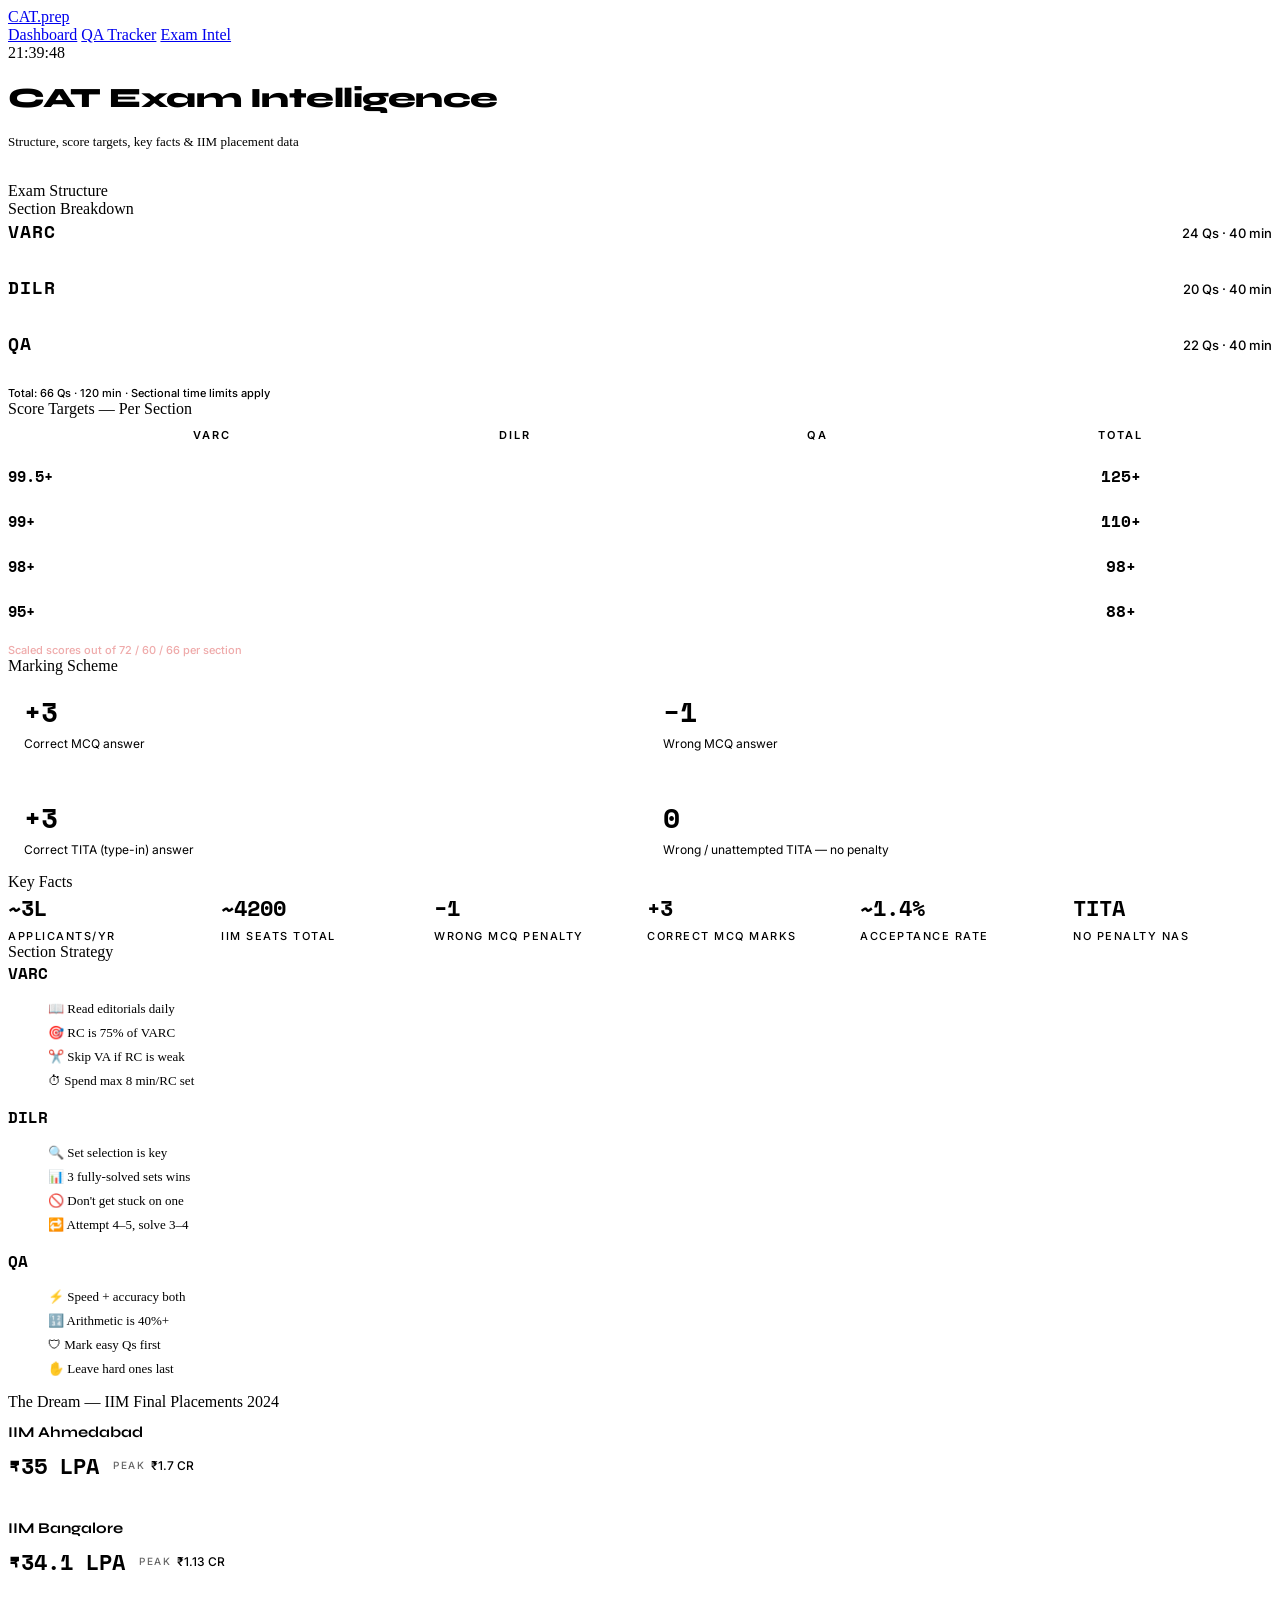
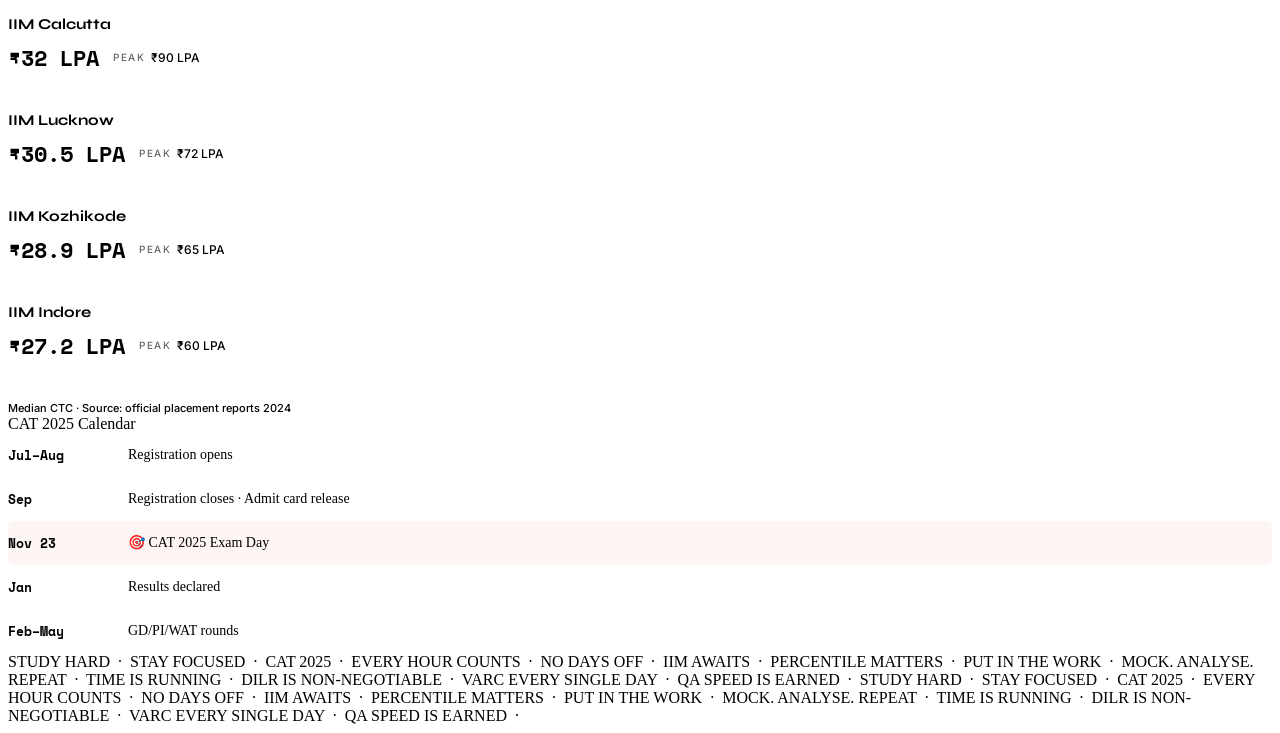
==== intel.html @ 0e5d6f8c "Added Base FIles" ====
<!DOCTYPE html>
<html lang="en">
<head>
  <meta charset="UTF-8">
  <meta name="viewport" content="width=device-width, initial-scale=1">
  <title>CAT Prep — Exam Intelligence</title>
  <link rel="preconnect" href="https://fonts.googleapis.com">
  <link rel="preconnect" href="https://fonts.gstatic.com" crossorigin>
  <link href="https://fonts.googleapis.com/css2?family=Inter:wght@400;500;600&family=Space+Mono:wght@400;700&family=Syne:wght@700;800&display=swap" rel="stylesheet">
  <link rel="stylesheet" href="css/style.css">
  <style>
    .page-header { margin-bottom:32px; }
    .page-header h1 { font-family:"Syne",sans-serif; font-size:28px; font-weight:800; letter-spacing:-0.5px; }
    .page-header h1 span { color:var(--red); }
    .page-header p { font-size:13px; color:var(--text3); margin-top:4px; }
    .cat-section-row { margin-bottom:18px; }
    .cat-section-row:last-of-type { margin-bottom:6px; }
    .cat-section-info { display:flex; justify-content:space-between; align-items:baseline; margin-bottom:6px; }
    .cat-section-name { font-family:"Space Mono",monospace; font-size:18px; font-weight:700; letter-spacing:1px; }
    .varc-n { color:var(--red); }
    .dilr-n { color:var(--amber); }
    .qa-n   { color:var(--teal); }
    .cat-section-qs { font-family:"Inter",sans-serif; font-size:13px; font-weight:500; color:var(--text3); }
    .cat-section-bar-wrap { height:6px; background:rgba(255,255,255,0.07); border-radius:3px; overflow:hidden; }
    .cat-section-bar { height:100%; border-radius:3px; }
    .cat-tip { font-family:"Inter",sans-serif; font-size:11px; font-weight:500; color:var(--text4); margin-top:10px; }
    .score-target-table { width:100%; display:flex; flex-direction:column; }
    .stt-head, .stt-row { display:grid; grid-template-columns:52px 1fr 1fr 1fr 1fr; align-items:center; padding:10px 0; }
    .stt-head { border-bottom:1px solid var(--border); margin-bottom:2px; }
    .stt-row  { border-bottom:1px solid rgba(255,255,255,0.05); }
    .stt-row:last-child { border-bottom:none; }
    .stt-col  { font-family:"Inter",sans-serif; font-size:11px; font-weight:600; letter-spacing:2px; text-transform:uppercase; text-align:center; }
    .varc-col { color:var(--red); }
    .dilr-col { color:var(--amber); }
    .qa-col   { color:var(--teal); }
    .total-col{ color:var(--text3); }
    .stt-pct  { font-family:"Space Mono",monospace; font-size:15px; font-weight:700; }
    .stt-val  { font-family:"Space Mono",monospace; font-size:16px; font-weight:700; color:rgba(255,255,255,0.8); text-align:center; }
    .facts-grid { display:grid; grid-template-columns:repeat(6,1fr); gap:14px; }
    .fact-item  { display:flex; flex-direction:column; gap:5px; }
    .fact-val   { font-family:"Space Mono",monospace; font-size:22px; font-weight:700; color:var(--text); }
    .fact-lbl   { font-family:"Inter",sans-serif; font-size:11px; font-weight:500; letter-spacing:1.5px; text-transform:uppercase; color:var(--text3); }
    #dream-grid { display:flex; flex-direction:column; gap:0; }
    .dream-item { padding:12px 0; border-bottom:1px solid var(--border); }
    .dream-item:last-child { border-bottom:none; }
    .dream-iim  { font-family:"Syne",sans-serif; font-size:15px; font-weight:700; color:var(--text); margin-bottom:8px; }
    .dream-pkg-row { display:flex; align-items:center; gap:14px; margin-bottom:8px; }
    .dream-median { font-family:"Space Mono",monospace; font-size:22px; font-weight:700; color:var(--text); }
    .dream-peak   { font-family:"Inter",sans-serif; font-size:12px; font-weight:500; color:var(--text3); display:flex; align-items:center; gap:6px; }
    .dream-peak-label { font-size:10px; letter-spacing:1.5px; text-transform:uppercase; opacity:0.6; }
    .dream-bar-wrap { height:5px; background:rgba(255,255,255,0.07); border-radius:3px; overflow:hidden; }
    .dream-bar { height:100%; border-radius:3px; }
    .marking-grid { display:grid; grid-template-columns:1fr 1fr; gap:14px; }
    .mark-item { display:flex; flex-direction:column; gap:4px; padding:16px; background:rgba(255,255,255,0.04); border:1px solid var(--border); border-radius:12px; }
    .mark-type { font-family:"Space Mono",monospace; font-size:28px; font-weight:700; }
    .mark-desc { font-family:"Inter",sans-serif; font-size:12px; color:var(--text3); }
    @media (max-width:600px) { .facts-grid { grid-template-columns:repeat(3,1fr); } .marking-grid { grid-template-columns:1fr; } }
  </style>
</head>
<body>
<nav class="nav">
  <a class="nav-brand" href="index.html"><span class="nav-logo">CAT<span>.</span>prep</span></a>
  <div class="nav-links">
    <a href="index.html"   class="nav-link">Dashboard</a>
    <a href="tracker.html" class="nav-link">QA Tracker</a>
    <a href="intel.html"   class="nav-link active">Exam Intel</a>
  </div>
  <div class="nav-right">
    <span class="nav-pulse"></span>
    <span class="nav-clock js-clock">--:--:--</span>
  </div>
</nav>

<main class="page">
  <div class="page-header">
    <h1>CAT Exam <span>Intelligence</span></h1>
    <p>Structure, score targets, key facts & IIM placement data</p>
  </div>

  <div class="section-label">Exam Structure</div>
  <div class="grid-2 mb-14">
    <div class="card">
      <div class="section-label">Section Breakdown</div>
      <div class="cat-section-row">
        <div class="cat-section-info"><span class="cat-section-name varc-n">VARC</span><span class="cat-section-qs">24 Qs · 40 min</span></div>
        <div class="cat-section-bar-wrap"><div class="cat-section-bar" style="width:36%;background:var(--red)"></div></div>
      </div>
      <div class="cat-section-row">
        <div class="cat-section-info"><span class="cat-section-name dilr-n">DILR</span><span class="cat-section-qs">20 Qs · 40 min</span></div>
        <div class="cat-section-bar-wrap"><div class="cat-section-bar" style="width:30%;background:var(--amber)"></div></div>
      </div>
      <div class="cat-section-row">
        <div class="cat-section-info"><span class="cat-section-name qa-n">QA</span><span class="cat-section-qs">22 Qs · 40 min</span></div>
        <div class="cat-section-bar-wrap"><div class="cat-section-bar" style="width:33%;background:var(--teal)"></div></div>
      </div>
      <div class="cat-tip">Total: 66 Qs · 120 min · Sectional time limits apply</div>
    </div>
    <div class="card">
      <div class="section-label">Score Targets — Per Section</div>
      <div class="score-target-table">
        <div class="stt-head">
          <span></span>
          <span class="stt-col varc-col">VARC</span>
          <span class="stt-col dilr-col">DILR</span>
          <span class="stt-col qa-col">QA</span>
          <span class="stt-col total-col">Total</span>
        </div>
        <div class="stt-row"><span class="stt-pct" style="color:var(--red)">99.5+</span><span class="stt-val varc-col">48+</span><span class="stt-val dilr-col">42+</span><span class="stt-val qa-col">48+</span><span class="stt-val" style="color:var(--red)">125+</span></div>
        <div class="stt-row"><span class="stt-pct" style="color:var(--orange)">99+</span><span class="stt-val varc-col">42+</span><span class="stt-val dilr-col">36+</span><span class="stt-val qa-col">42+</span><span class="stt-val" style="color:var(--orange)">110+</span></div>
        <div class="stt-row"><span class="stt-pct" style="color:var(--amber)">98+</span><span class="stt-val varc-col">36+</span><span class="stt-val dilr-col">30+</span><span class="stt-val qa-col">36+</span><span class="stt-val" style="color:var(--amber)">98+</span></div>
        <div class="stt-row"><span class="stt-pct" style="color:var(--teal)">95+</span><span class="stt-val varc-col">30+</span><span class="stt-val dilr-col">24+</span><span class="stt-val qa-col">30+</span><span class="stt-val" style="color:var(--teal)">88+</span></div>
      </div>
      <div class="cat-tip" style="color:rgba(224,85,85,0.5);margin-top:10px">Scaled scores out of 72 / 60 / 66 per section</div>
    </div>
  </div>

  <div class="section-label">Marking Scheme</div>
  <div class="card mb-14">
    <div class="marking-grid">
      <div class="mark-item"><span class="mark-type" style="color:var(--teal)">+3</span><span class="mark-desc">Correct MCQ answer</span></div>
      <div class="mark-item"><span class="mark-type" style="color:var(--red)">−1</span><span class="mark-desc">Wrong MCQ answer</span></div>
      <div class="mark-item"><span class="mark-type" style="color:var(--teal)">+3</span><span class="mark-desc">Correct TITA (type-in) answer</span></div>
      <div class="mark-item"><span class="mark-type" style="color:var(--text3)">0</span><span class="mark-desc">Wrong / unattempted TITA — no penalty</span></div>
    </div>
  </div>

  <div class="section-label">Key Facts</div>
  <div class="card mb-14">
    <div class="facts-grid">
      <div class="fact-item"><span class="fact-val accent-red">~3L</span><span class="fact-lbl">Applicants/yr</span></div>
      <div class="fact-item"><span class="fact-val accent-amber">~4200</span><span class="fact-lbl">IIM seats total</span></div>
      <div class="fact-item"><span class="fact-val accent-teal">−1</span><span class="fact-lbl">Wrong MCQ penalty</span></div>
      <div class="fact-item"><span class="fact-val">+3</span><span class="fact-lbl">Correct MCQ marks</span></div>
      <div class="fact-item"><span class="fact-val accent-red">~1.4%</span><span class="fact-lbl">Acceptance rate</span></div>
      <div class="fact-item"><span class="fact-val accent-amber">TITA</span><span class="fact-lbl">No penalty NAs</span></div>
    </div>
  </div>

  <div class="section-label">Section Strategy</div>
  <div class="grid-3 mb-14">
    <div class="card" style="border-top:2px solid var(--red)">
      <div style="font-family:'Space Mono',monospace;font-size:16px;font-weight:700;color:var(--red);margin-bottom:10px">VARC</div>
      <ul style="list-style:none;display:flex;flex-direction:column;gap:8px;">
        <li style="font-size:13px;color:var(--text3)">📖 Read editorials daily</li>
        <li style="font-size:13px;color:var(--text3)">🎯 RC is 75% of VARC</li>
        <li style="font-size:13px;color:var(--text3)">✂️ Skip VA if RC is weak</li>
        <li style="font-size:13px;color:var(--text3)">⏱ Spend max 8 min/RC set</li>
      </ul>
    </div>
    <div class="card" style="border-top:2px solid var(--amber)">
      <div style="font-family:'Space Mono',monospace;font-size:16px;font-weight:700;color:var(--amber);margin-bottom:10px">DILR</div>
      <ul style="list-style:none;display:flex;flex-direction:column;gap:8px;">
        <li style="font-size:13px;color:var(--text3)">🔍 Set selection is key</li>
        <li style="font-size:13px;color:var(--text3)">📊 3 fully-solved sets wins</li>
        <li style="font-size:13px;color:var(--text3)">🚫 Don't get stuck on one</li>
        <li style="font-size:13px;color:var(--text3)">🔁 Attempt 4–5, solve 3–4</li>
      </ul>
    </div>
    <div class="card" style="border-top:2px solid var(--teal)">
      <div style="font-family:'Space Mono',monospace;font-size:16px;font-weight:700;color:var(--teal);margin-bottom:10px">QA</div>
      <ul style="list-style:none;display:flex;flex-direction:column;gap:8px;">
        <li style="font-size:13px;color:var(--text3)">⚡ Speed + accuracy both</li>
        <li style="font-size:13px;color:var(--text3)">🔢 Arithmetic is 40%+</li>
        <li style="font-size:13px;color:var(--text3)">🛡 Mark easy Qs first</li>
        <li style="font-size:13px;color:var(--text3)">✋ Leave hard ones last</li>
      </ul>
    </div>
  </div>

  <div class="section-label">The Dream — IIM Final Placements 2024</div>
  <div class="card mb-14">
    <div id="dream-grid">
      <div class="dream-item"><div class="dream-iim">IIM Ahmedabad</div><div class="dream-pkg-row"><span class="dream-median">₹35 LPA</span><span class="dream-peak"><span class="dream-peak-label">Peak</span> ₹1.7 CR</span></div><div class="dream-bar-wrap"><div class="dream-bar" style="width:100%;background:linear-gradient(90deg,var(--red),#ff8a65)"></div></div></div>
      <div class="dream-item"><div class="dream-iim">IIM Bangalore</div><div class="dream-pkg-row"><span class="dream-median">₹34.1 LPA</span><span class="dream-peak"><span class="dream-peak-label">Peak</span> ₹1.13 CR</span></div><div class="dream-bar-wrap"><div class="dream-bar" style="width:97%;background:linear-gradient(90deg,var(--red),#ff8a65)"></div></div></div>
      <div class="dream-item"><div class="dream-iim">IIM Calcutta</div><div class="dream-pkg-row"><span class="dream-median">₹32 LPA</span><span class="dream-peak"><span class="dream-peak-label">Peak</span> ₹90 LPA</span></div><div class="dream-bar-wrap"><div class="dream-bar" style="width:91%;background:linear-gradient(90deg,var(--orange),var(--amber))"></div></div></div>
      <div class="dream-item"><div class="dream-iim">IIM Lucknow</div><div class="dream-pkg-row"><span class="dream-median">₹30.5 LPA</span><span class="dream-peak"><span class="dream-peak-label">Peak</span> ₹72 LPA</span></div><div class="dream-bar-wrap"><div class="dream-bar" style="width:87%;background:linear-gradient(90deg,var(--amber),#a8c55d)"></div></div></div>
      <div class="dream-item"><div class="dream-iim">IIM Kozhikode</div><div class="dream-pkg-row"><span class="dream-median">₹28.9 LPA</span><span class="dream-peak"><span class="dream-peak-label">Peak</span> ₹65 LPA</span></div><div class="dream-bar-wrap"><div class="dream-bar" style="width:82%;background:linear-gradient(90deg,#a8c55d,var(--teal))"></div></div></div>
      <div class="dream-item"><div class="dream-iim">IIM Indore</div><div class="dream-pkg-row"><span class="dream-median">₹27.2 LPA</span><span class="dream-peak"><span class="dream-peak-label">Peak</span> ₹60 LPA</span></div><div class="dream-bar-wrap"><div class="dream-bar" style="width:78%;background:linear-gradient(90deg,var(--teal),#4db8a4)"></div></div></div>
    </div>
    <div class="cat-tip" style="margin-top:14px">Median CTC · Source: official placement reports 2024</div>
  </div>

  <div class="section-label">CAT 2025 Calendar</div>
  <div class="card mb-14">
    <div style="display:flex;flex-direction:column;gap:0">
      <div style="display:grid;grid-template-columns:120px 1fr;padding:12px 0;border-bottom:1px solid var(--border);align-items:center"><span style="font-family:'Space Mono',monospace;font-size:13px;color:var(--amber);font-weight:700">Jul–Aug</span><span style="font-size:14px;color:var(--text3)">Registration opens</span></div>
      <div style="display:grid;grid-template-columns:120px 1fr;padding:12px 0;border-bottom:1px solid var(--border);align-items:center"><span style="font-family:'Space Mono',monospace;font-size:13px;color:var(--amber);font-weight:700">Sep</span><span style="font-size:14px;color:var(--text3)">Registration closes · Admit card release</span></div>
      <div style="display:grid;grid-template-columns:120px 1fr;padding:12px 0;border-bottom:1px solid var(--border);align-items:center;background:rgba(224,85,85,0.06);border-radius:6px"><span style="font-family:'Space Mono',monospace;font-size:13px;color:var(--red);font-weight:700">Nov 23</span><span style="font-size:14px;color:var(--text)">🎯 CAT 2025 Exam Day</span></div>
      <div style="display:grid;grid-template-columns:120px 1fr;padding:12px 0;border-bottom:1px solid var(--border);align-items:center"><span style="font-family:'Space Mono',monospace;font-size:13px;color:var(--text3);font-weight:700">Jan</span><span style="font-size:14px;color:var(--text3)">Results declared</span></div>
      <div style="display:grid;grid-template-columns:120px 1fr;padding:12px 0;align-items:center"><span style="font-family:'Space Mono',monospace;font-size:13px;color:var(--text3);font-weight:700">Feb–May</span><span style="font-size:14px;color:var(--text3)">GD/PI/WAT rounds</span></div>
    </div>
  </div>

  <div class="ticker-wrap"><span class="ticker-inner">STUDY HARD &nbsp;·&nbsp; STAY FOCUSED &nbsp;·&nbsp; CAT 2025 &nbsp;·&nbsp; EVERY HOUR COUNTS &nbsp;·&nbsp; NO DAYS OFF &nbsp;·&nbsp; IIM AWAITS &nbsp;·&nbsp; PERCENTILE MATTERS &nbsp;·&nbsp; PUT IN THE WORK &nbsp;·&nbsp; MOCK. ANALYSE. REPEAT &nbsp;·&nbsp; TIME IS RUNNING &nbsp;·&nbsp; DILR IS NON-NEGOTIABLE &nbsp;·&nbsp; VARC EVERY SINGLE DAY &nbsp;·&nbsp; QA SPEED IS EARNED &nbsp;·&nbsp; STUDY HARD &nbsp;·&nbsp; STAY FOCUSED &nbsp;·&nbsp; CAT 2025 &nbsp;·&nbsp; EVERY HOUR COUNTS &nbsp;·&nbsp; NO DAYS OFF &nbsp;·&nbsp; IIM AWAITS &nbsp;·&nbsp; PERCENTILE MATTERS &nbsp;·&nbsp; PUT IN THE WORK &nbsp;·&nbsp; MOCK. ANALYSE. REPEAT &nbsp;·&nbsp; TIME IS RUNNING &nbsp;·&nbsp; DILR IS NON-NEGOTIABLE &nbsp;·&nbsp; VARC EVERY SINGLE DAY &nbsp;·&nbsp; QA SPEED IS EARNED &nbsp;·&nbsp;</span></div>
</main>

<script>
  function tickClock() {
    const now = new Date();
    const s = String(now.getHours()).padStart(2,'0')+':'+String(now.getMinutes()).padStart(2,'0')+':'+String(now.getSeconds()).padStart(2,'0');
    document.querySelectorAll('.js-clock').forEach(el => el.textContent = s);
  }
  tickClock(); setInterval(tickClock, 1000);
  (function(){
    const svg = `<svg xmlns="http://www.w3.org/2000/svg" viewBox="0 0 32 32"><rect width="32" height="32" rx="7" fill="#09090e"/><text x="16" y="22" font-family="monospace" font-weight="700" font-size="14" fill="#e05555" text-anchor="middle">CAT</text></svg>`;
    const link = document.createElement("link"); link.rel="icon"; link.type="image/svg+xml";
    link.href="data:image/svg+xml,"+encodeURIComponent(svg); document.head.appendChild(link);
  })();
</script>
</body>
</html>
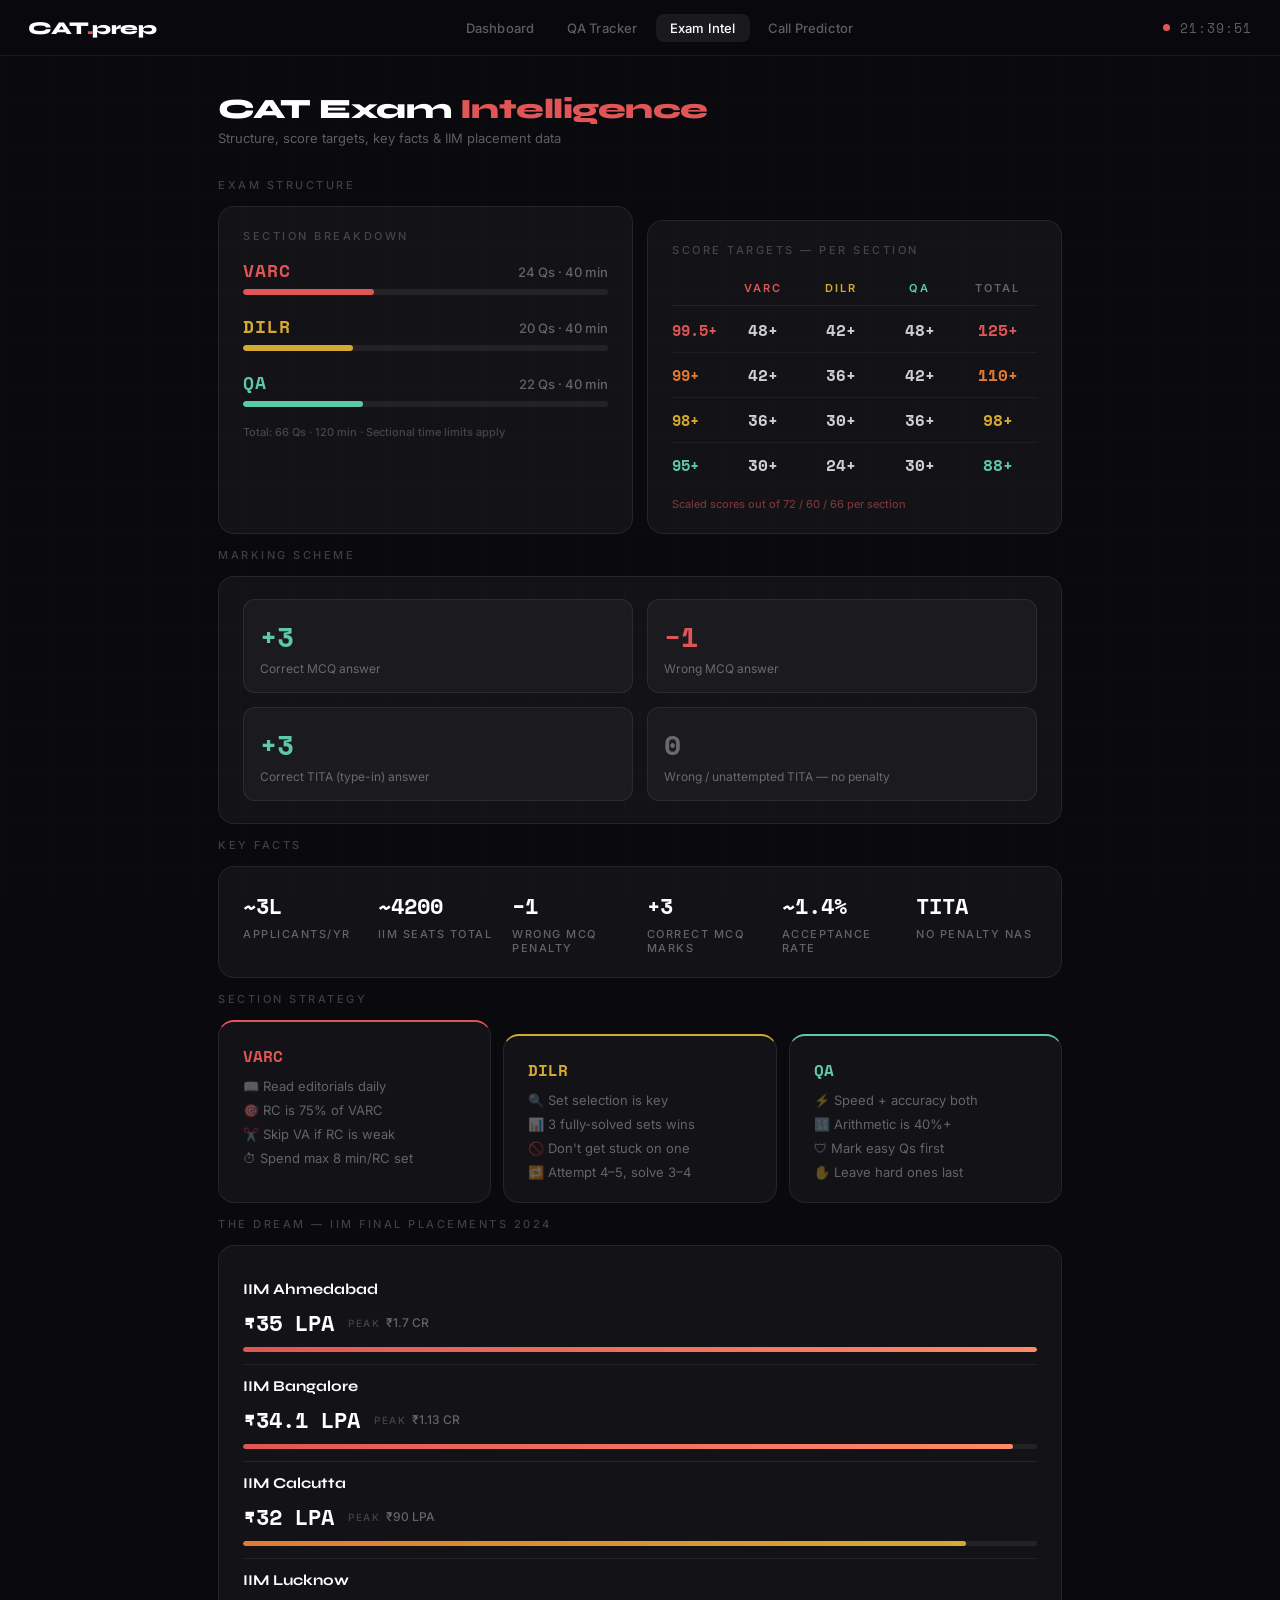
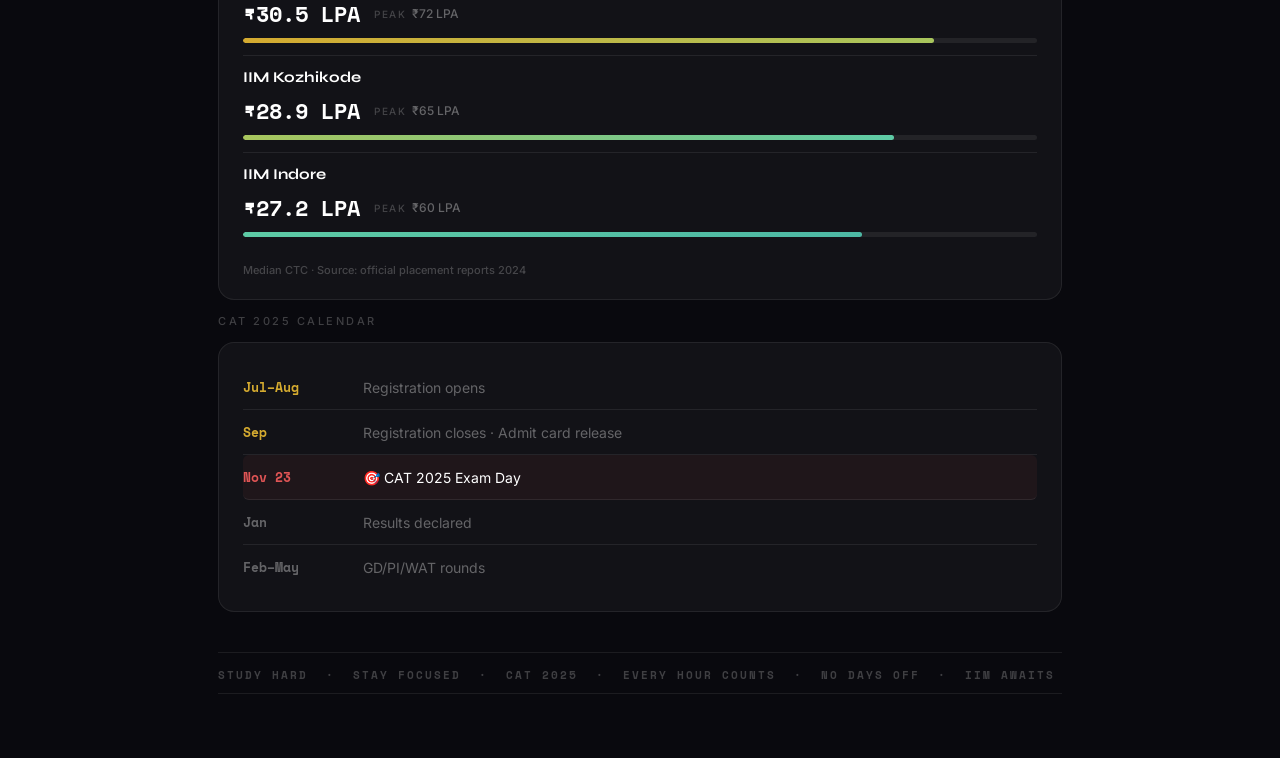
==== commit 889d3748: "Added Call Predictor" ====
--- a/intel.html
+++ b/intel.html
@@ -4,44 +4,49 @@
   <meta charset="UTF-8">
   <meta name="viewport" content="width=device-width, initial-scale=1">
   <title>CAT Prep — Exam Intelligence</title>
-  <link rel="preconnect" href="https://fonts.googleapis.com">
-  <link rel="preconnect" href="https://fonts.gstatic.com" crossorigin>
-  <link href="https://fonts.googleapis.com/css2?family=Inter:wght@400;500;600&family=Space+Mono:wght@400;700&family=Syne:wght@700;800&display=swap" rel="stylesheet">
   <link rel="stylesheet" href="css/style.css">
   <style>
-    .page-header { margin-bottom:32px; }
+    .page-header { margin-bottom: 32px; }
     .page-header h1 { font-family:"Syne",sans-serif; font-size:28px; font-weight:800; letter-spacing:-0.5px; }
-    .page-header h1 span { color:var(--red); }
+    .page-header h1 span { color: var(--red); }
     .page-header p { font-size:13px; color:var(--text3); margin-top:4px; }
-    .cat-section-row { margin-bottom:18px; }
-    .cat-section-row:last-of-type { margin-bottom:6px; }
+
+    /* ── SECTION BREAKDOWN ── */
+    .cat-section-row { margin-bottom: 18px; }
+    .cat-section-row:last-of-type { margin-bottom: 6px; }
     .cat-section-info { display:flex; justify-content:space-between; align-items:baseline; margin-bottom:6px; }
     .cat-section-name { font-family:"Space Mono",monospace; font-size:18px; font-weight:700; letter-spacing:1px; }
-    .varc-n { color:var(--red); }
-    .dilr-n { color:var(--amber); }
-    .qa-n   { color:var(--teal); }
+    .varc-n { color: var(--red); }
+    .dilr-n { color: var(--amber); }
+    .qa-n   { color: var(--teal); }
     .cat-section-qs { font-family:"Inter",sans-serif; font-size:13px; font-weight:500; color:var(--text3); }
     .cat-section-bar-wrap { height:6px; background:rgba(255,255,255,0.07); border-radius:3px; overflow:hidden; }
     .cat-section-bar { height:100%; border-radius:3px; }
     .cat-tip { font-family:"Inter",sans-serif; font-size:11px; font-weight:500; color:var(--text4); margin-top:10px; }
+
+    /* ── SCORE TABLE ── */
     .score-target-table { width:100%; display:flex; flex-direction:column; }
     .stt-head, .stt-row { display:grid; grid-template-columns:52px 1fr 1fr 1fr 1fr; align-items:center; padding:10px 0; }
     .stt-head { border-bottom:1px solid var(--border); margin-bottom:2px; }
     .stt-row  { border-bottom:1px solid rgba(255,255,255,0.05); }
     .stt-row:last-child { border-bottom:none; }
     .stt-col  { font-family:"Inter",sans-serif; font-size:11px; font-weight:600; letter-spacing:2px; text-transform:uppercase; text-align:center; }
-    .varc-col { color:var(--red); }
-    .dilr-col { color:var(--amber); }
-    .qa-col   { color:var(--teal); }
-    .total-col{ color:var(--text3); }
+    .varc-col { color: var(--red); }
+    .dilr-col { color: var(--amber); }
+    .qa-col   { color: var(--teal); }
+    .total-col{ color: var(--text3); }
     .stt-pct  { font-family:"Space Mono",monospace; font-size:15px; font-weight:700; }
     .stt-val  { font-family:"Space Mono",monospace; font-size:16px; font-weight:700; color:rgba(255,255,255,0.8); text-align:center; }
+
+    /* ── KEY FACTS ── */
     .facts-grid { display:grid; grid-template-columns:repeat(6,1fr); gap:14px; }
     .fact-item  { display:flex; flex-direction:column; gap:5px; }
     .fact-val   { font-family:"Space Mono",monospace; font-size:22px; font-weight:700; color:var(--text); }
     .fact-lbl   { font-family:"Inter",sans-serif; font-size:11px; font-weight:500; letter-spacing:1.5px; text-transform:uppercase; color:var(--text3); }
+
+    /* ── DREAM GRID ── */
     #dream-grid { display:flex; flex-direction:column; gap:0; }
-    .dream-item { padding:12px 0; border-bottom:1px solid var(--border); }
+    .dream-item { padding: 12px 0; border-bottom:1px solid var(--border); }
     .dream-item:last-child { border-bottom:none; }
     .dream-iim  { font-family:"Syne",sans-serif; font-size:15px; font-weight:700; color:var(--text); margin-bottom:8px; }
     .dream-pkg-row { display:flex; align-items:center; gap:14px; margin-bottom:8px; }
@@ -50,20 +55,31 @@
     .dream-peak-label { font-size:10px; letter-spacing:1.5px; text-transform:uppercase; opacity:0.6; }
     .dream-bar-wrap { height:5px; background:rgba(255,255,255,0.07); border-radius:3px; overflow:hidden; }
     .dream-bar { height:100%; border-radius:3px; }
+
+    /* ── MARKING SCHEME ── */
     .marking-grid { display:grid; grid-template-columns:1fr 1fr; gap:14px; }
     .mark-item { display:flex; flex-direction:column; gap:4px; padding:16px; background:rgba(255,255,255,0.04); border:1px solid var(--border); border-radius:12px; }
     .mark-type { font-family:"Space Mono",monospace; font-size:28px; font-weight:700; }
     .mark-desc { font-family:"Inter",sans-serif; font-size:12px; color:var(--text3); }
-    @media (max-width:600px) { .facts-grid { grid-template-columns:repeat(3,1fr); } .marking-grid { grid-template-columns:1fr; } }
+
+    @media (max-width:600px) {
+      .facts-grid { grid-template-columns: repeat(3,1fr); }
+      .marking-grid { grid-template-columns: 1fr; }
+    }
   </style>
 </head>
 <body>
+
+<!-- ── NAV ── -->
 <nav class="nav">
-  <a class="nav-brand" href="index.html"><span class="nav-logo">CAT<span>.</span>prep</span></a>
+  <a class="nav-brand" href="index.html">
+    <span class="nav-logo">CAT<span>.</span>prep</span>
+  </a>
   <div class="nav-links">
-    <a href="index.html"   class="nav-link">Dashboard</a>
-    <a href="tracker.html" class="nav-link">QA Tracker</a>
-    <a href="intel.html"   class="nav-link active">Exam Intel</a>
+    <a href="index.html"      class="nav-link">Dashboard</a>
+    <a href="tracker.html"   class="nav-link">QA Tracker</a>
+    <a href="intel.html"     class="nav-link active">Exam Intel</a>
+    <a href="predictor.html" class="nav-link">Call Predictor</a>
   </div>
   <div class="nav-right">
     <span class="nav-pulse"></span>
@@ -72,29 +88,44 @@
 </nav>
 
 <main class="page">
+
   <div class="page-header">
     <h1>CAT Exam <span>Intelligence</span></h1>
     <p>Structure, score targets, key facts & IIM placement data</p>
   </div>
 
+  <!-- ── SECTION BREAKDOWN + SCORE TARGETS ── -->
   <div class="section-label">Exam Structure</div>
   <div class="grid-2 mb-14">
+
+    <!-- Left: breakdown -->
     <div class="card">
       <div class="section-label">Section Breakdown</div>
       <div class="cat-section-row">
-        <div class="cat-section-info"><span class="cat-section-name varc-n">VARC</span><span class="cat-section-qs">24 Qs · 40 min</span></div>
-        <div class="cat-section-bar-wrap"><div class="cat-section-bar" style="width:36%;background:var(--red)"></div></div>
+        <div class="cat-section-info">
+          <span class="cat-section-name varc-n">VARC</span>
+          <span class="cat-section-qs">24 Qs · 40 min</span>
+        </div>
+        <div class="cat-section-bar-wrap"><div class="cat-section-bar" style="width:36%; background:var(--red)"></div></div>
       </div>
       <div class="cat-section-row">
-        <div class="cat-section-info"><span class="cat-section-name dilr-n">DILR</span><span class="cat-section-qs">20 Qs · 40 min</span></div>
-        <div class="cat-section-bar-wrap"><div class="cat-section-bar" style="width:30%;background:var(--amber)"></div></div>
+        <div class="cat-section-info">
+          <span class="cat-section-name dilr-n">DILR</span>
+          <span class="cat-section-qs">20 Qs · 40 min</span>
+        </div>
+        <div class="cat-section-bar-wrap"><div class="cat-section-bar" style="width:30%; background:var(--amber)"></div></div>
       </div>
       <div class="cat-section-row">
-        <div class="cat-section-info"><span class="cat-section-name qa-n">QA</span><span class="cat-section-qs">22 Qs · 40 min</span></div>
-        <div class="cat-section-bar-wrap"><div class="cat-section-bar" style="width:33%;background:var(--teal)"></div></div>
+        <div class="cat-section-info">
+          <span class="cat-section-name qa-n">QA</span>
+          <span class="cat-section-qs">22 Qs · 40 min</span>
+        </div>
+        <div class="cat-section-bar-wrap"><div class="cat-section-bar" style="width:33%; background:var(--teal)"></div></div>
       </div>
       <div class="cat-tip">Total: 66 Qs · 120 min · Sectional time limits apply</div>
     </div>
+
+    <!-- Right: score targets -->
     <div class="card">
       <div class="section-label">Score Targets — Per Section</div>
       <div class="score-target-table">
@@ -105,25 +136,63 @@
           <span class="stt-col qa-col">QA</span>
           <span class="stt-col total-col">Total</span>
         </div>
-        <div class="stt-row"><span class="stt-pct" style="color:var(--red)">99.5+</span><span class="stt-val varc-col">48+</span><span class="stt-val dilr-col">42+</span><span class="stt-val qa-col">48+</span><span class="stt-val" style="color:var(--red)">125+</span></div>
-        <div class="stt-row"><span class="stt-pct" style="color:var(--orange)">99+</span><span class="stt-val varc-col">42+</span><span class="stt-val dilr-col">36+</span><span class="stt-val qa-col">42+</span><span class="stt-val" style="color:var(--orange)">110+</span></div>
-        <div class="stt-row"><span class="stt-pct" style="color:var(--amber)">98+</span><span class="stt-val varc-col">36+</span><span class="stt-val dilr-col">30+</span><span class="stt-val qa-col">36+</span><span class="stt-val" style="color:var(--amber)">98+</span></div>
-        <div class="stt-row"><span class="stt-pct" style="color:var(--teal)">95+</span><span class="stt-val varc-col">30+</span><span class="stt-val dilr-col">24+</span><span class="stt-val qa-col">30+</span><span class="stt-val" style="color:var(--teal)">88+</span></div>
-      </div>
-      <div class="cat-tip" style="color:rgba(224,85,85,0.5);margin-top:10px">Scaled scores out of 72 / 60 / 66 per section</div>
-    </div>
-  </div>
-
+        <div class="stt-row">
+          <span class="stt-pct" style="color:var(--red)">99.5+</span>
+          <span class="stt-val varc-col">48+</span>
+          <span class="stt-val dilr-col">42+</span>
+          <span class="stt-val qa-col">48+</span>
+          <span class="stt-val" style="color:var(--red)">125+</span>
+        </div>
+        <div class="stt-row">
+          <span class="stt-pct" style="color:var(--orange)">99+</span>
+          <span class="stt-val varc-col">42+</span>
+          <span class="stt-val dilr-col">36+</span>
+          <span class="stt-val qa-col">42+</span>
+          <span class="stt-val" style="color:var(--orange)">110+</span>
+        </div>
+        <div class="stt-row">
+          <span class="stt-pct" style="color:var(--amber)">98+</span>
+          <span class="stt-val varc-col">36+</span>
+          <span class="stt-val dilr-col">30+</span>
+          <span class="stt-val qa-col">36+</span>
+          <span class="stt-val" style="color:var(--amber)">98+</span>
+        </div>
+        <div class="stt-row">
+          <span class="stt-pct" style="color:var(--teal)">95+</span>
+          <span class="stt-val varc-col">30+</span>
+          <span class="stt-val dilr-col">24+</span>
+          <span class="stt-val qa-col">30+</span>
+          <span class="stt-val" style="color:var(--teal)">88+</span>
+        </div>
+      </div>
+      <div class="cat-tip" style="color:rgba(224,85,85,0.5); margin-top:10px">Scaled scores out of 72 / 60 / 66 per section</div>
+    </div>
+  </div>
+
+  <!-- ── MARKING SCHEME ── -->
   <div class="section-label">Marking Scheme</div>
   <div class="card mb-14">
     <div class="marking-grid">
-      <div class="mark-item"><span class="mark-type" style="color:var(--teal)">+3</span><span class="mark-desc">Correct MCQ answer</span></div>
-      <div class="mark-item"><span class="mark-type" style="color:var(--red)">−1</span><span class="mark-desc">Wrong MCQ answer</span></div>
-      <div class="mark-item"><span class="mark-type" style="color:var(--teal)">+3</span><span class="mark-desc">Correct TITA (type-in) answer</span></div>
-      <div class="mark-item"><span class="mark-type" style="color:var(--text3)">0</span><span class="mark-desc">Wrong / unattempted TITA — no penalty</span></div>
-    </div>
-  </div>
-
+      <div class="mark-item">
+        <span class="mark-type" style="color:var(--teal)">+3</span>
+        <span class="mark-desc">Correct MCQ answer</span>
+      </div>
+      <div class="mark-item">
+        <span class="mark-type" style="color:var(--red)">−1</span>
+        <span class="mark-desc">Wrong MCQ answer</span>
+      </div>
+      <div class="mark-item">
+        <span class="mark-type" style="color:var(--teal)">+3</span>
+        <span class="mark-desc">Correct TITA (type-in) answer</span>
+      </div>
+      <div class="mark-item">
+        <span class="mark-type" style="color:var(--text3)">0</span>
+        <span class="mark-desc">Wrong / unattempted TITA — no penalty</span>
+      </div>
+    </div>
+  </div>
+
+  <!-- ── KEY FACTS ── -->
   <div class="section-label">Key Facts</div>
   <div class="card mb-14">
     <div class="facts-grid">
@@ -136,62 +205,139 @@
     </div>
   </div>
 
+  <!-- ── STRATEGY TIPS ── -->
   <div class="section-label">Section Strategy</div>
   <div class="grid-3 mb-14">
-    <div class="card" style="border-top:2px solid var(--red)">
-      <div style="font-family:'Space Mono',monospace;font-size:16px;font-weight:700;color:var(--red);margin-bottom:10px">VARC</div>
-      <ul style="list-style:none;display:flex;flex-direction:column;gap:8px;">
-        <li style="font-size:13px;color:var(--text3)">📖 Read editorials daily</li>
-        <li style="font-size:13px;color:var(--text3)">🎯 RC is 75% of VARC</li>
-        <li style="font-size:13px;color:var(--text3)">✂️ Skip VA if RC is weak</li>
-        <li style="font-size:13px;color:var(--text3)">⏱ Spend max 8 min/RC set</li>
+    <div class="card" style="border-top: 2px solid var(--red)">
+      <div style="font-family:'Space Mono',monospace; font-size:16px; font-weight:700; color:var(--red); margin-bottom:10px">VARC</div>
+      <ul style="list-style:none; display:flex; flex-direction:column; gap:8px;">
+        <li style="font-size:13px; color:var(--text3)">📖 Read editorials daily</li>
+        <li style="font-size:13px; color:var(--text3)">🎯 RC is 75% of VARC</li>
+        <li style="font-size:13px; color:var(--text3)">✂️ Skip VA if RC is weak</li>
+        <li style="font-size:13px; color:var(--text3)">⏱ Spend max 8 min/RC set</li>
       </ul>
     </div>
-    <div class="card" style="border-top:2px solid var(--amber)">
-      <div style="font-family:'Space Mono',monospace;font-size:16px;font-weight:700;color:var(--amber);margin-bottom:10px">DILR</div>
-      <ul style="list-style:none;display:flex;flex-direction:column;gap:8px;">
-        <li style="font-size:13px;color:var(--text3)">🔍 Set selection is key</li>
-        <li style="font-size:13px;color:var(--text3)">📊 3 fully-solved sets wins</li>
-        <li style="font-size:13px;color:var(--text3)">🚫 Don't get stuck on one</li>
-        <li style="font-size:13px;color:var(--text3)">🔁 Attempt 4–5, solve 3–4</li>
+    <div class="card" style="border-top: 2px solid var(--amber)">
+      <div style="font-family:'Space Mono',monospace; font-size:16px; font-weight:700; color:var(--amber); margin-bottom:10px">DILR</div>
+      <ul style="list-style:none; display:flex; flex-direction:column; gap:8px;">
+        <li style="font-size:13px; color:var(--text3)">🔍 Set selection is key</li>
+        <li style="font-size:13px; color:var(--text3)">📊 3 fully-solved sets wins</li>
+        <li style="font-size:13px; color:var(--text3)">🚫 Don't get stuck on one</li>
+        <li style="font-size:13px; color:var(--text3)">🔁 Attempt 4–5, solve 3–4</li>
       </ul>
     </div>
-    <div class="card" style="border-top:2px solid var(--teal)">
-      <div style="font-family:'Space Mono',monospace;font-size:16px;font-weight:700;color:var(--teal);margin-bottom:10px">QA</div>
-      <ul style="list-style:none;display:flex;flex-direction:column;gap:8px;">
-        <li style="font-size:13px;color:var(--text3)">⚡ Speed + accuracy both</li>
-        <li style="font-size:13px;color:var(--text3)">🔢 Arithmetic is 40%+</li>
-        <li style="font-size:13px;color:var(--text3)">🛡 Mark easy Qs first</li>
-        <li style="font-size:13px;color:var(--text3)">✋ Leave hard ones last</li>
+    <div class="card" style="border-top: 2px solid var(--teal)">
+      <div style="font-family:'Space Mono',monospace; font-size:16px; font-weight:700; color:var(--teal); margin-bottom:10px">QA</div>
+      <ul style="list-style:none; display:flex; flex-direction:column; gap:8px;">
+        <li style="font-size:13px; color:var(--text3)">⚡ Speed + accuracy both</li>
+        <li style="font-size:13px; color:var(--text3)">🔢 Arithmetic is 40%+</li>
+        <li style="font-size:13px; color:var(--text3)">🛡 Mark easy Qs first</li>
+        <li style="font-size:13px; color:var(--text3)">✋ Leave hard ones last</li>
       </ul>
     </div>
   </div>
 
+  <!-- ── IIM PLACEMENTS ── -->
   <div class="section-label">The Dream — IIM Final Placements 2024</div>
   <div class="card mb-14">
     <div id="dream-grid">
-      <div class="dream-item"><div class="dream-iim">IIM Ahmedabad</div><div class="dream-pkg-row"><span class="dream-median">₹35 LPA</span><span class="dream-peak"><span class="dream-peak-label">Peak</span> ₹1.7 CR</span></div><div class="dream-bar-wrap"><div class="dream-bar" style="width:100%;background:linear-gradient(90deg,var(--red),#ff8a65)"></div></div></div>
-      <div class="dream-item"><div class="dream-iim">IIM Bangalore</div><div class="dream-pkg-row"><span class="dream-median">₹34.1 LPA</span><span class="dream-peak"><span class="dream-peak-label">Peak</span> ₹1.13 CR</span></div><div class="dream-bar-wrap"><div class="dream-bar" style="width:97%;background:linear-gradient(90deg,var(--red),#ff8a65)"></div></div></div>
-      <div class="dream-item"><div class="dream-iim">IIM Calcutta</div><div class="dream-pkg-row"><span class="dream-median">₹32 LPA</span><span class="dream-peak"><span class="dream-peak-label">Peak</span> ₹90 LPA</span></div><div class="dream-bar-wrap"><div class="dream-bar" style="width:91%;background:linear-gradient(90deg,var(--orange),var(--amber))"></div></div></div>
-      <div class="dream-item"><div class="dream-iim">IIM Lucknow</div><div class="dream-pkg-row"><span class="dream-median">₹30.5 LPA</span><span class="dream-peak"><span class="dream-peak-label">Peak</span> ₹72 LPA</span></div><div class="dream-bar-wrap"><div class="dream-bar" style="width:87%;background:linear-gradient(90deg,var(--amber),#a8c55d)"></div></div></div>
-      <div class="dream-item"><div class="dream-iim">IIM Kozhikode</div><div class="dream-pkg-row"><span class="dream-median">₹28.9 LPA</span><span class="dream-peak"><span class="dream-peak-label">Peak</span> ₹65 LPA</span></div><div class="dream-bar-wrap"><div class="dream-bar" style="width:82%;background:linear-gradient(90deg,#a8c55d,var(--teal))"></div></div></div>
-      <div class="dream-item"><div class="dream-iim">IIM Indore</div><div class="dream-pkg-row"><span class="dream-median">₹27.2 LPA</span><span class="dream-peak"><span class="dream-peak-label">Peak</span> ₹60 LPA</span></div><div class="dream-bar-wrap"><div class="dream-bar" style="width:78%;background:linear-gradient(90deg,var(--teal),#4db8a4)"></div></div></div>
+      <div class="dream-item">
+        <div class="dream-iim">IIM Ahmedabad</div>
+        <div class="dream-pkg-row">
+          <span class="dream-median">₹35 LPA</span>
+          <span class="dream-peak"><span class="dream-peak-label">Peak</span> ₹1.7 CR</span>
+        </div>
+        <div class="dream-bar-wrap"><div class="dream-bar" style="width:100%; background:linear-gradient(90deg,var(--red),#ff8a65)"></div></div>
+      </div>
+      <div class="dream-item">
+        <div class="dream-iim">IIM Bangalore</div>
+        <div class="dream-pkg-row">
+          <span class="dream-median">₹34.1 LPA</span>
+          <span class="dream-peak"><span class="dream-peak-label">Peak</span> ₹1.13 CR</span>
+        </div>
+        <div class="dream-bar-wrap"><div class="dream-bar" style="width:97%; background:linear-gradient(90deg,var(--red),#ff8a65)"></div></div>
+      </div>
+      <div class="dream-item">
+        <div class="dream-iim">IIM Calcutta</div>
+        <div class="dream-pkg-row">
+          <span class="dream-median">₹32 LPA</span>
+          <span class="dream-peak"><span class="dream-peak-label">Peak</span> ₹90 LPA</span>
+        </div>
+        <div class="dream-bar-wrap"><div class="dream-bar" style="width:91%; background:linear-gradient(90deg,var(--orange),var(--amber))"></div></div>
+      </div>
+      <div class="dream-item">
+        <div class="dream-iim">IIM Lucknow</div>
+        <div class="dream-pkg-row">
+          <span class="dream-median">₹30.5 LPA</span>
+          <span class="dream-peak"><span class="dream-peak-label">Peak</span> ₹72 LPA</span>
+        </div>
+        <div class="dream-bar-wrap"><div class="dream-bar" style="width:87%; background:linear-gradient(90deg,var(--amber),#a8c55d)"></div></div>
+      </div>
+      <div class="dream-item">
+        <div class="dream-iim">IIM Kozhikode</div>
+        <div class="dream-pkg-row">
+          <span class="dream-median">₹28.9 LPA</span>
+          <span class="dream-peak"><span class="dream-peak-label">Peak</span> ₹65 LPA</span>
+        </div>
+        <div class="dream-bar-wrap"><div class="dream-bar" style="width:82%; background:linear-gradient(90deg,#a8c55d,var(--teal))"></div></div>
+      </div>
+      <div class="dream-item">
+        <div class="dream-iim">IIM Indore</div>
+        <div class="dream-pkg-row">
+          <span class="dream-median">₹27.2 LPA</span>
+          <span class="dream-peak"><span class="dream-peak-label">Peak</span> ₹60 LPA</span>
+        </div>
+        <div class="dream-bar-wrap"><div class="dream-bar" style="width:78%; background:linear-gradient(90deg,var(--teal),#4db8a4)"></div></div>
+      </div>
     </div>
     <div class="cat-tip" style="margin-top:14px">Median CTC · Source: official placement reports 2024</div>
   </div>
 
+  <!-- ── TIMELINE ── -->
   <div class="section-label">CAT 2025 Calendar</div>
   <div class="card mb-14">
-    <div style="display:flex;flex-direction:column;gap:0">
-      <div style="display:grid;grid-template-columns:120px 1fr;padding:12px 0;border-bottom:1px solid var(--border);align-items:center"><span style="font-family:'Space Mono',monospace;font-size:13px;color:var(--amber);font-weight:700">Jul–Aug</span><span style="font-size:14px;color:var(--text3)">Registration opens</span></div>
-      <div style="display:grid;grid-template-columns:120px 1fr;padding:12px 0;border-bottom:1px solid var(--border);align-items:center"><span style="font-family:'Space Mono',monospace;font-size:13px;color:var(--amber);font-weight:700">Sep</span><span style="font-size:14px;color:var(--text3)">Registration closes · Admit card release</span></div>
-      <div style="display:grid;grid-template-columns:120px 1fr;padding:12px 0;border-bottom:1px solid var(--border);align-items:center;background:rgba(224,85,85,0.06);border-radius:6px"><span style="font-family:'Space Mono',monospace;font-size:13px;color:var(--red);font-weight:700">Nov 23</span><span style="font-size:14px;color:var(--text)">🎯 CAT 2025 Exam Day</span></div>
-      <div style="display:grid;grid-template-columns:120px 1fr;padding:12px 0;border-bottom:1px solid var(--border);align-items:center"><span style="font-family:'Space Mono',monospace;font-size:13px;color:var(--text3);font-weight:700">Jan</span><span style="font-size:14px;color:var(--text3)">Results declared</span></div>
-      <div style="display:grid;grid-template-columns:120px 1fr;padding:12px 0;align-items:center"><span style="font-family:'Space Mono',monospace;font-size:13px;color:var(--text3);font-weight:700">Feb–May</span><span style="font-size:14px;color:var(--text3)">GD/PI/WAT rounds</span></div>
-    </div>
-  </div>
-
-  <div class="ticker-wrap"><span class="ticker-inner">STUDY HARD &nbsp;·&nbsp; STAY FOCUSED &nbsp;·&nbsp; CAT 2025 &nbsp;·&nbsp; EVERY HOUR COUNTS &nbsp;·&nbsp; NO DAYS OFF &nbsp;·&nbsp; IIM AWAITS &nbsp;·&nbsp; PERCENTILE MATTERS &nbsp;·&nbsp; PUT IN THE WORK &nbsp;·&nbsp; MOCK. ANALYSE. REPEAT &nbsp;·&nbsp; TIME IS RUNNING &nbsp;·&nbsp; DILR IS NON-NEGOTIABLE &nbsp;·&nbsp; VARC EVERY SINGLE DAY &nbsp;·&nbsp; QA SPEED IS EARNED &nbsp;·&nbsp; STUDY HARD &nbsp;·&nbsp; STAY FOCUSED &nbsp;·&nbsp; CAT 2025 &nbsp;·&nbsp; EVERY HOUR COUNTS &nbsp;·&nbsp; NO DAYS OFF &nbsp;·&nbsp; IIM AWAITS &nbsp;·&nbsp; PERCENTILE MATTERS &nbsp;·&nbsp; PUT IN THE WORK &nbsp;·&nbsp; MOCK. ANALYSE. REPEAT &nbsp;·&nbsp; TIME IS RUNNING &nbsp;·&nbsp; DILR IS NON-NEGOTIABLE &nbsp;·&nbsp; VARC EVERY SINGLE DAY &nbsp;·&nbsp; QA SPEED IS EARNED &nbsp;·&nbsp;</span></div>
+    <div style="display:flex; flex-direction:column; gap:0">
+      <div style="display:grid; grid-template-columns:120px 1fr; padding:12px 0; border-bottom:1px solid var(--border); align-items:center">
+        <span style="font-family:'Space Mono',monospace; font-size:13px; color:var(--amber); font-weight:700">Jul–Aug</span>
+        <span style="font-size:14px; color:var(--text3)">Registration opens</span>
+      </div>
+      <div style="display:grid; grid-template-columns:120px 1fr; padding:12px 0; border-bottom:1px solid var(--border); align-items:center">
+        <span style="font-family:'Space Mono',monospace; font-size:13px; color:var(--amber); font-weight:700">Sep</span>
+        <span style="font-size:14px; color:var(--text3)">Registration closes · Admit card release</span>
+      </div>
+      <div style="display:grid; grid-template-columns:120px 1fr; padding:12px 0; border-bottom:1px solid var(--border); align-items:center; background:rgba(224,85,85,0.06); border-radius:6px">
+        <span style="font-family:'Space Mono',monospace; font-size:13px; color:var(--red); font-weight:700">Nov 23</span>
+        <span style="font-size:14px; color:var(--text)">🎯 CAT 2025 Exam Day</span>
+      </div>
+      <div style="display:grid; grid-template-columns:120px 1fr; padding:12px 0; border-bottom:1px solid var(--border); align-items:center">
+        <span style="font-family:'Space Mono',monospace; font-size:13px; color:var(--text3); font-weight:700">Jan</span>
+        <span style="font-size:14px; color:var(--text3)">Results declared</span>
+      </div>
+      <div style="display:grid; grid-template-columns:120px 1fr; padding:12px 0; align-items:center">
+        <span style="font-family:'Space Mono',monospace; font-size:13px; color:var(--text3); font-weight:700">Feb–May</span>
+        <span style="font-size:14px; color:var(--text3)">GD/PI/WAT rounds</span>
+      </div>
+    </div>
+  </div>
+
+  <!-- Ticker -->
+  <div class="ticker-wrap">
+    <span class="ticker-inner">
+      STUDY HARD &nbsp;·&nbsp; STAY FOCUSED &nbsp;·&nbsp; CAT 2025
+      &nbsp;·&nbsp; EVERY HOUR COUNTS &nbsp;·&nbsp; NO DAYS OFF &nbsp;·&nbsp;
+      IIM AWAITS &nbsp;·&nbsp; PERCENTILE MATTERS &nbsp;·&nbsp; PUT IN THE WORK
+      &nbsp;·&nbsp; MOCK. ANALYSE. REPEAT &nbsp;·&nbsp; TIME IS RUNNING
+      &nbsp;·&nbsp; DILR IS NON-NEGOTIABLE &nbsp;·&nbsp; VARC EVERY SINGLE DAY
+      &nbsp;·&nbsp; QA SPEED IS EARNED &nbsp;·&nbsp;
+      STUDY HARD &nbsp;·&nbsp; STAY FOCUSED &nbsp;·&nbsp; CAT 2025
+      &nbsp;·&nbsp; EVERY HOUR COUNTS &nbsp;·&nbsp; NO DAYS OFF &nbsp;·&nbsp;
+      IIM AWAITS &nbsp;·&nbsp; PERCENTILE MATTERS &nbsp;·&nbsp; PUT IN THE WORK
+      &nbsp;·&nbsp; MOCK. ANALYSE. REPEAT &nbsp;·&nbsp; TIME IS RUNNING
+      &nbsp;·&nbsp; DILR IS NON-NEGOTIABLE &nbsp;·&nbsp; VARC EVERY SINGLE DAY
+      &nbsp;·&nbsp; QA SPEED IS EARNED &nbsp;·&nbsp;
+    </span>
+  </div>
+
 </main>
 
 <script>
@@ -201,6 +347,7 @@
     document.querySelectorAll('.js-clock').forEach(el => el.textContent = s);
   }
   tickClock(); setInterval(tickClock, 1000);
+
   (function(){
     const svg = `<svg xmlns="http://www.w3.org/2000/svg" viewBox="0 0 32 32"><rect width="32" height="32" rx="7" fill="#09090e"/><text x="16" y="22" font-family="monospace" font-weight="700" font-size="14" fill="#e05555" text-anchor="middle">CAT</text></svg>`;
     const link = document.createElement("link"); link.rel="icon"; link.type="image/svg+xml";
--- a/css/style.css
+++ b/css/style.css
@@ -0,0 +1,264 @@
+@import url("https://fonts.googleapis.com/css2?family=Inter:wght@400;500;600&family=Space+Mono:wght@400;700&family=Syne:wght@700;800&family=DM+Sans:wght@400;500&display=swap");
+
+/* ─────────────────────────────────────────────
+   DESIGN TOKENS
+   ───────────────────────────────────────────── */
+:root {
+  --bg:       #09090e;
+  --bg2:      #0f0f16;
+  --bg3:      #14141e;
+  --border:   rgba(255,255,255,0.08);
+  --border2:  rgba(255,255,255,0.13);
+
+  --text:     #ffffff;
+  --text2:    rgba(255,255,255,0.6);
+  --text3:    rgba(255,255,255,0.35);
+  --text4:    rgba(255,255,255,0.22);
+
+  --red:      #e05555;
+  --amber:    #d4aa30;
+  --teal:     #5dcaa5;
+  --orange:   #e07a35;
+
+  --radius:   16px;
+  --radius-sm:10px;
+}
+
+/* ─────────────────────────────────────────────
+   RESET & BASE
+   ───────────────────────────────────────────── */
+*, *::before, *::after { box-sizing: border-box; margin: 0; padding: 0; }
+
+html { scroll-behavior: smooth; }
+
+body {
+  font-family: "Inter", sans-serif;
+  background: var(--bg);
+  color: var(--text);
+  min-height: 100vh;
+}
+
+/* subtle grid texture */
+body::before {
+  content: "";
+  position: fixed;
+  inset: 0;
+  background-image:
+    linear-gradient(rgba(255,255,255,0.012) 1px, transparent 1px),
+    linear-gradient(90deg, rgba(255,255,255,0.012) 1px, transparent 1px);
+  background-size: 48px 48px;
+  pointer-events: none;
+  z-index: 0;
+}
+
+/* ─────────────────────────────────────────────
+   NAVIGATION
+   ───────────────────────────────────────────── */
+.nav {
+  position: sticky;
+  top: 0;
+  z-index: 100;
+  background: rgba(9,9,14,0.88);
+  backdrop-filter: blur(12px);
+  -webkit-backdrop-filter: blur(12px);
+  border-bottom: 1px solid var(--border);
+  padding: 0 28px;
+  display: flex;
+  align-items: center;
+  justify-content: space-between;
+  height: 56px;
+}
+
+.nav-brand {
+  display: flex;
+  align-items: center;
+  gap: 10px;
+  text-decoration: none;
+}
+.nav-logo {
+  font-family: "Syne", sans-serif;
+  font-size: 18px;
+  font-weight: 800;
+  letter-spacing: -0.5px;
+  color: var(--text);
+}
+.nav-logo span { color: var(--red); }
+
+.nav-links {
+  display: flex;
+  align-items: center;
+  gap: 4px;
+}
+.nav-link {
+  font-family: "Inter", sans-serif;
+  font-size: 13px;
+  font-weight: 500;
+  color: var(--text3);
+  text-decoration: none;
+  padding: 6px 14px;
+  border-radius: 8px;
+  transition: color 0.15s, background 0.15s;
+  letter-spacing: 0.2px;
+  white-space: nowrap;
+}
+.nav-link:hover { color: var(--text); background: rgba(255,255,255,0.05); }
+.nav-link.active { color: var(--text); background: rgba(255,255,255,0.07); }
+
+.nav-right {
+  display: flex;
+  align-items: center;
+  gap: 10px;
+}
+.nav-clock {
+  font-family: "Space Mono", monospace;
+  font-size: 13px;
+  color: var(--text3);
+  letter-spacing: 1px;
+}
+.nav-pulse {
+  width: 7px; height: 7px;
+  border-radius: 50%;
+  background: var(--red);
+  animation: blink 1.4s ease-in-out infinite;
+  flex-shrink: 0;
+}
+@keyframes blink {
+  0%,100% { opacity:1; transform:scale(1); }
+  50%      { opacity:0.3; transform:scale(0.6); }
+}
+
+/* ─────────────────────────────────────────────
+   PAGE WRAPPER
+   ───────────────────────────────────────────── */
+.page {
+  position: relative;
+  z-index: 1;
+  max-width: 900px;
+  margin: 0 auto;
+  padding: 36px 28px 64px;
+}
+
+/* ─────────────────────────────────────────────
+   TYPE HIERARCHY
+   ───────────────────────────────────────────── */
+.t1 { font-family:"Syne",sans-serif; font-weight:800; }
+.t2 { font-family:"Space Mono",monospace; font-weight:700; }
+.t3 { font-family:"Space Mono",monospace; font-weight:700; font-size:15px; }
+.section-label {
+  font-family: "Inter", sans-serif;
+  font-size: 11px;
+  font-weight: 500;
+  letter-spacing: 2.5px;
+  color: var(--text4);
+  text-transform: uppercase;
+  margin-bottom: 14px;
+}
+
+/* ─────────────────────────────────────────────
+   CARDS
+   ───────────────────────────────────────────── */
+.card {
+  background: rgba(255,255,255,0.04);
+  border: 1px solid var(--border);
+  border-radius: var(--radius);
+  padding: 22px 24px;
+}
+.card-sm {
+  background: rgba(255,255,255,0.04);
+  border: 1px solid var(--border);
+  border-radius: var(--radius);
+  padding: 20px 18px;
+}
+.card + .card { margin-top: 14px; }
+
+/* ─────────────────────────────────────────────
+   PROGRESS BARS
+   ───────────────────────────────────────────── */
+.prog-track {
+  height: 6px;
+  background: rgba(255,255,255,0.08);
+  border-radius: 3px;
+  overflow: hidden;
+}
+.prog-fill {
+  height: 100%;
+  border-radius: 3px;
+  transition: width 0.8s ease;
+}
+.fill-red   { background: var(--red); }
+.fill-amber { background: var(--amber); }
+.fill-teal  { background: var(--teal); }
+.fill-dim   { background: rgba(255,255,255,0.3); }
+
+/* gradient fills */
+.fill-grad-amber { background: linear-gradient(90deg,#b87a10,var(--amber)); }
+.fill-grad-teal  { background: linear-gradient(90deg,#0e9870,var(--teal)); }
+
+/* ─────────────────────────────────────────────
+   ACCENTS
+   ───────────────────────────────────────────── */
+.accent-red    { color: var(--red); }
+.accent-amber  { color: var(--amber); }
+.accent-teal   { color: var(--teal); }
+.accent-orange { color: var(--orange); }
+
+/* ─────────────────────────────────────────────
+   TICKER
+   ───────────────────────────────────────────── */
+.ticker-wrap {
+  overflow: hidden;
+  border-top: 1px solid var(--border);
+  border-bottom: 1px solid var(--border);
+  padding: 10px 0;
+  margin-top: 40px;
+}
+.ticker-inner {
+  display: inline-block;
+  white-space: nowrap;
+  animation: ticker 40s linear infinite;
+  font-family: "Space Mono", monospace;
+  font-size: 11px;
+  font-weight: 700;
+  letter-spacing: 2px;
+  color: var(--text4);
+  text-transform: uppercase;
+}
+@keyframes ticker {
+  from { transform: translateX(0); }
+  to   { transform: translateX(-50%); }
+}
+
+/* ─────────────────────────────────────────────
+   UTILITIES
+   ───────────────────────────────────────────── */
+.grid-2 { display: grid; grid-template-columns: 1fr 1fr; gap: 14px; }
+.grid-3 { display: grid; grid-template-columns: repeat(3,1fr); gap: 12px; }
+.grid-4 { display: grid; grid-template-columns: repeat(4,1fr); gap: 12px; }
+.flex-between { display:flex; justify-content:space-between; align-items:center; }
+.flex-center  { display:flex; align-items:center; }
+.gap-8  { gap: 8px; }
+.gap-12 { gap: 12px; }
+.mb-8   { margin-bottom: 8px; }
+.mb-12  { margin-bottom: 12px; }
+.mb-14  { margin-bottom: 14px; }
+.mb-28  { margin-bottom: 28px; }
+.mb-36  { margin-bottom: 36px; }
+
+/* ─────────────────────────────────────────────
+   FLASHING
+   ───────────────────────────────────────────── */
+.flashing { animation: flash-kf 0.35s ease-out; }
+@keyframes flash-kf {
+  0%   { opacity: 0.3; }
+  100% { opacity: 1; }
+}
+
+/* ─────────────────────────────────────────────
+   RESPONSIVE
+   ───────────────────────────────────────────── */
+@media (max-width: 600px) {
+  .page { padding: 24px 16px 48px; }
+  .nav  { padding: 0 16px; }
+  .grid-2, .grid-4 { grid-template-columns: 1fr; }
+  .grid-3 { grid-template-columns: 1fr 1fr; }
+}
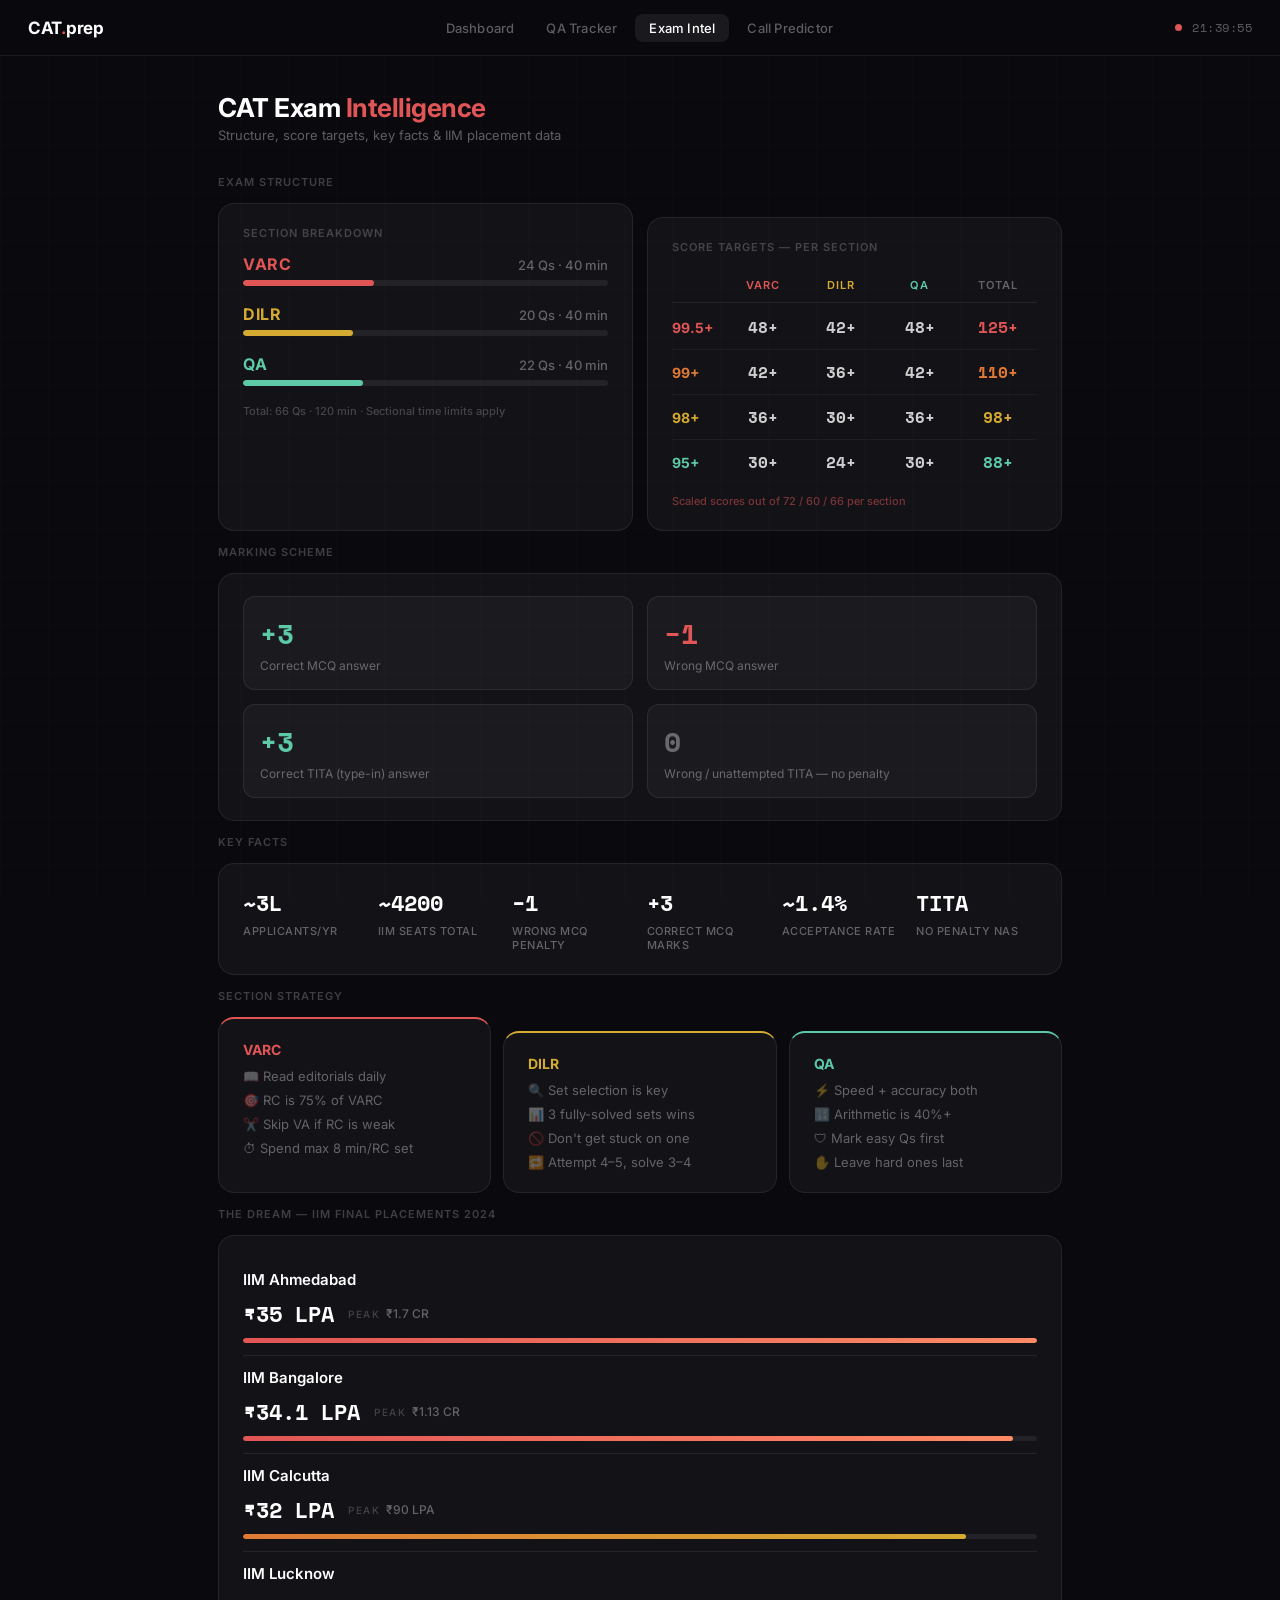
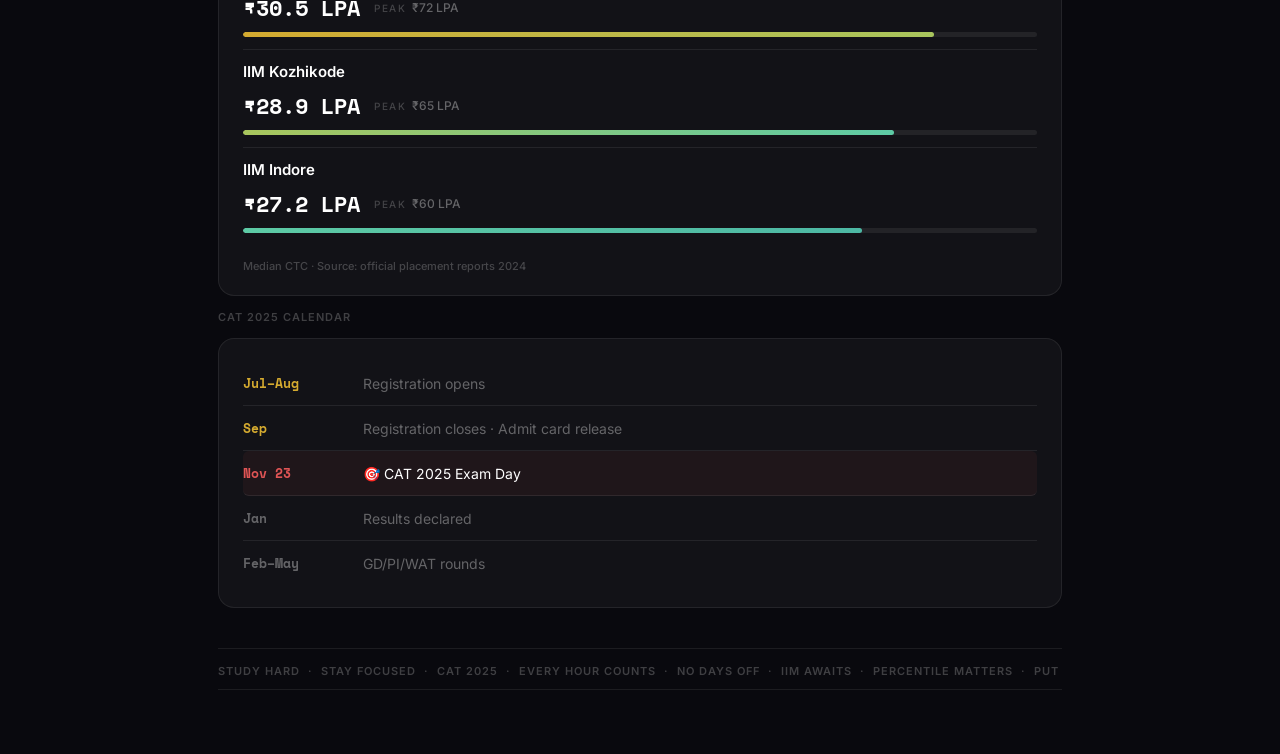
==== commit a85882fc: "Redesigning" ====
--- a/intel.html
+++ b/intel.html
@@ -7,7 +7,7 @@
   <link rel="stylesheet" href="css/style.css">
   <style>
     .page-header { margin-bottom: 32px; }
-    .page-header h1 { font-family:"Syne",sans-serif; font-size:28px; font-weight:800; letter-spacing:-0.5px; }
+    .page-header h1 { font-family:"Inter",sans-serif; font-size:26px; font-weight:700; letter-spacing:-0.5px; }
     .page-header h1 span { color: var(--red); }
     .page-header p { font-size:13px; color:var(--text3); margin-top:4px; }
 
@@ -15,7 +15,7 @@
     .cat-section-row { margin-bottom: 18px; }
     .cat-section-row:last-of-type { margin-bottom: 6px; }
     .cat-section-info { display:flex; justify-content:space-between; align-items:baseline; margin-bottom:6px; }
-    .cat-section-name { font-family:"Space Mono",monospace; font-size:18px; font-weight:700; letter-spacing:1px; }
+    .cat-section-name { font-family:"Inter",sans-serif; font-size:16px; font-weight:700; letter-spacing:0.5px; }
     .varc-n { color: var(--red); }
     .dilr-n { color: var(--amber); }
     .qa-n   { color: var(--teal); }
@@ -30,25 +30,25 @@
     .stt-head { border-bottom:1px solid var(--border); margin-bottom:2px; }
     .stt-row  { border-bottom:1px solid rgba(255,255,255,0.05); }
     .stt-row:last-child { border-bottom:none; }
-    .stt-col  { font-family:"Inter",sans-serif; font-size:11px; font-weight:600; letter-spacing:2px; text-transform:uppercase; text-align:center; }
+    .stt-col  { font-family:"Inter",sans-serif; font-size:11px; font-weight:600; letter-spacing:1px; text-transform:uppercase; text-align:center; }
     .varc-col { color: var(--red); }
     .dilr-col { color: var(--amber); }
     .qa-col   { color: var(--teal); }
     .total-col{ color: var(--text3); }
-    .stt-pct  { font-family:"Space Mono",monospace; font-size:15px; font-weight:700; }
+    .stt-pct  { font-family:"Inter",sans-serif; font-size:14px; font-weight:700; }
     .stt-val  { font-family:"Space Mono",monospace; font-size:16px; font-weight:700; color:rgba(255,255,255,0.8); text-align:center; }
 
     /* ── KEY FACTS ── */
     .facts-grid { display:grid; grid-template-columns:repeat(6,1fr); gap:14px; }
     .fact-item  { display:flex; flex-direction:column; gap:5px; }
     .fact-val   { font-family:"Space Mono",monospace; font-size:22px; font-weight:700; color:var(--text); }
-    .fact-lbl   { font-family:"Inter",sans-serif; font-size:11px; font-weight:500; letter-spacing:1.5px; text-transform:uppercase; color:var(--text3); }
+    .fact-lbl   { font-family:"Inter",sans-serif; font-size:11px; font-weight:500; letter-spacing:0.5px; text-transform:uppercase; color:var(--text3); }
 
     /* ── DREAM GRID ── */
     #dream-grid { display:flex; flex-direction:column; gap:0; }
     .dream-item { padding: 12px 0; border-bottom:1px solid var(--border); }
     .dream-item:last-child { border-bottom:none; }
-    .dream-iim  { font-family:"Syne",sans-serif; font-size:15px; font-weight:700; color:var(--text); margin-bottom:8px; }
+    .dream-iim  { font-family:"Inter",sans-serif; font-size:15px; font-weight:600; color:var(--text); margin-bottom:8px; }
     .dream-pkg-row { display:flex; align-items:center; gap:14px; margin-bottom:8px; }
     .dream-median { font-family:"Space Mono",monospace; font-size:22px; font-weight:700; color:var(--text); }
     .dream-peak   { font-family:"Inter",sans-serif; font-size:12px; font-weight:500; color:var(--text3); display:flex; align-items:center; gap:6px; }
@@ -209,7 +209,7 @@
   <div class="section-label">Section Strategy</div>
   <div class="grid-3 mb-14">
     <div class="card" style="border-top: 2px solid var(--red)">
-      <div style="font-family:'Space Mono',monospace; font-size:16px; font-weight:700; color:var(--red); margin-bottom:10px">VARC</div>
+      <div style="font-family:'Inter',sans-serif; font-size:14px; font-weight:700; color:var(--red); margin-bottom:10px">VARC</div>
       <ul style="list-style:none; display:flex; flex-direction:column; gap:8px;">
         <li style="font-size:13px; color:var(--text3)">📖 Read editorials daily</li>
         <li style="font-size:13px; color:var(--text3)">🎯 RC is 75% of VARC</li>
@@ -218,7 +218,7 @@
       </ul>
     </div>
     <div class="card" style="border-top: 2px solid var(--amber)">
-      <div style="font-family:'Space Mono',monospace; font-size:16px; font-weight:700; color:var(--amber); margin-bottom:10px">DILR</div>
+      <div style="font-family:'Inter',sans-serif; font-size:14px; font-weight:700; color:var(--amber); margin-bottom:10px">DILR</div>
       <ul style="list-style:none; display:flex; flex-direction:column; gap:8px;">
         <li style="font-size:13px; color:var(--text3)">🔍 Set selection is key</li>
         <li style="font-size:13px; color:var(--text3)">📊 3 fully-solved sets wins</li>
@@ -227,7 +227,7 @@
       </ul>
     </div>
     <div class="card" style="border-top: 2px solid var(--teal)">
-      <div style="font-family:'Space Mono',monospace; font-size:16px; font-weight:700; color:var(--teal); margin-bottom:10px">QA</div>
+      <div style="font-family:'Inter',sans-serif; font-size:14px; font-weight:700; color:var(--teal); margin-bottom:10px">QA</div>
       <ul style="list-style:none; display:flex; flex-direction:column; gap:8px;">
         <li style="font-size:13px; color:var(--text3)">⚡ Speed + accuracy both</li>
         <li style="font-size:13px; color:var(--text3)">🔢 Arithmetic is 40%+</li>
--- a/css/style.css
+++ b/css/style.css
@@ -1,4 +1,4 @@
-@import url("https://fonts.googleapis.com/css2?family=Inter:wght@400;500;600&family=Space+Mono:wght@400;700&family=Syne:wght@700;800&family=DM+Sans:wght@400;500&display=swap");
+@import url("https://fonts.googleapis.com/css2?family=Inter:wght@400;500;600;700&family=Space+Mono:wght@400;700&display=swap");
 
 /* ─────────────────────────────────────────────
    DESIGN TOKENS
@@ -76,10 +76,10 @@
   text-decoration: none;
 }
 .nav-logo {
-  font-family: "Syne", sans-serif;
-  font-size: 18px;
-  font-weight: 800;
-  letter-spacing: -0.5px;
+  font-family: "Inter", sans-serif;
+  font-size: 17px;
+  font-weight: 700;
+  letter-spacing: -0.3px;
   color: var(--text);
 }
 .nav-logo span { color: var(--red); }
@@ -111,9 +111,9 @@
 }
 .nav-clock {
   font-family: "Space Mono", monospace;
-  font-size: 13px;
+  font-size: 12px;
   color: var(--text3);
-  letter-spacing: 1px;
+  letter-spacing: 0.5px;
 }
 .nav-pulse {
   width: 7px; height: 7px;
@@ -141,14 +141,14 @@
 /* ─────────────────────────────────────────────
    TYPE HIERARCHY
    ───────────────────────────────────────────── */
-.t1 { font-family:"Syne",sans-serif; font-weight:800; }
+.t1 { font-family:"Inter",sans-serif; font-weight:700; }
 .t2 { font-family:"Space Mono",monospace; font-weight:700; }
 .t3 { font-family:"Space Mono",monospace; font-weight:700; font-size:15px; }
 .section-label {
   font-family: "Inter", sans-serif;
   font-size: 11px;
-  font-weight: 500;
-  letter-spacing: 2.5px;
+  font-weight: 600;
+  letter-spacing: 1px;
   color: var(--text4);
   text-transform: uppercase;
   margin-bottom: 14px;
@@ -216,10 +216,10 @@
   display: inline-block;
   white-space: nowrap;
   animation: ticker 40s linear infinite;
-  font-family: "Space Mono", monospace;
+  font-family: "Inter", sans-serif;
   font-size: 11px;
-  font-weight: 700;
-  letter-spacing: 2px;
+  font-weight: 600;
+  letter-spacing: 1px;
   color: var(--text4);
   text-transform: uppercase;
 }
